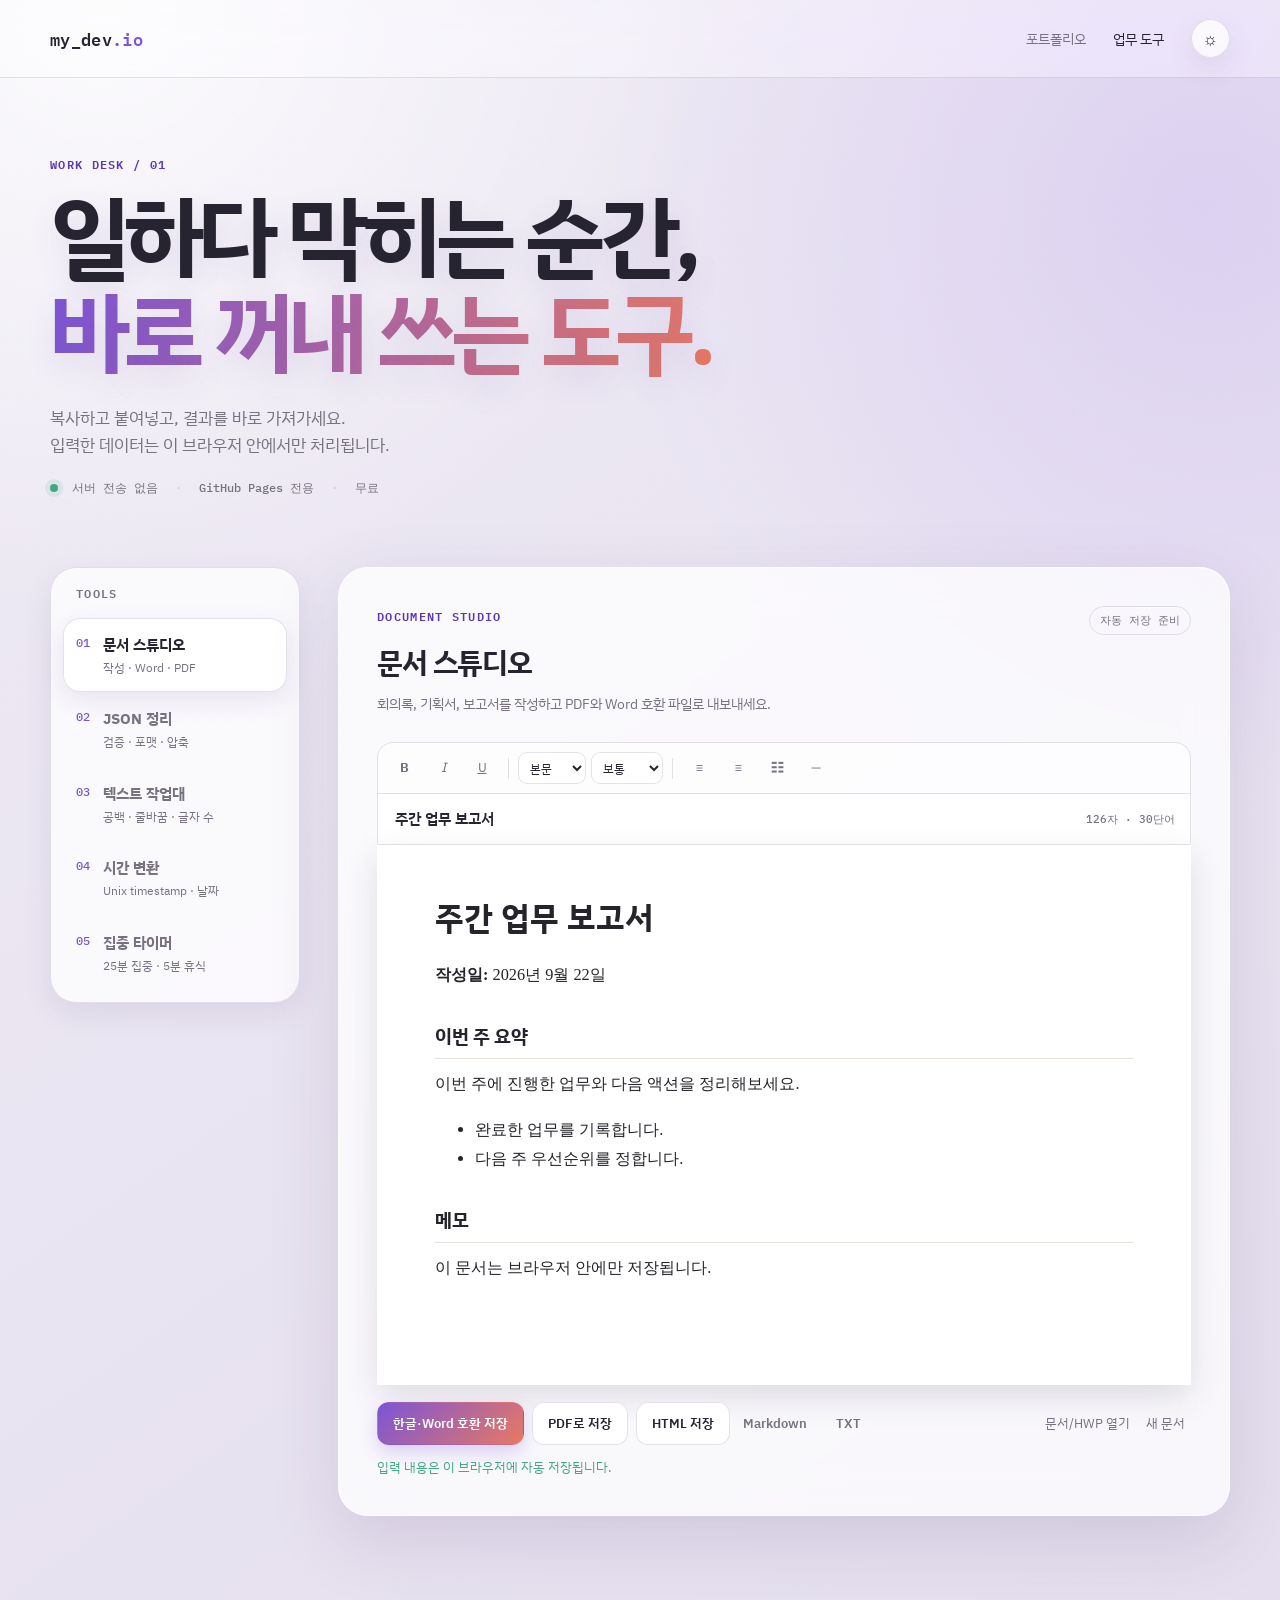
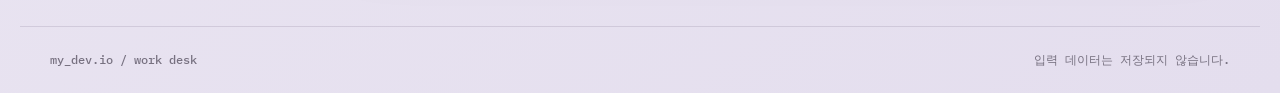
==== tools.html @ ca40e1ad "Add document studio and tools for workplace productivity - Introduced `tools.html` for a non-storage" ====
<!DOCTYPE html>
<html lang="ko">
<head>
<meta charset="UTF-8">
<meta name="viewport" content="width=device-width, initial-scale=1.0">
<title>문서 스튜디오 | my_dev.io</title>
<meta name="description" content="직장인을 위한 빠르고 개인정보를 저장하지 않는 브라우저 업무 도구 모음">
<link rel="preconnect" href="https://fonts.googleapis.com">
<link rel="preconnect" href="https://fonts.gstatic.com" crossorigin>
<link href="https://fonts.googleapis.com/css2?family=IBM+Plex+Sans+KR:wght@400;500;600;700&family=IBM+Plex+Mono:wght@400;500;600&display=swap" rel="stylesheet">
<link rel="stylesheet" href="assets/tools.css">
<script type="importmap">{"imports":{"fs":"data:text/javascript,export default {}"}}</script>
</head>
<body>
<header class="tools-header">
  <div class="header-inner">
    <a class="brand" href="index.html">my_dev<span>.io</span></a>
    <nav aria-label="주요 메뉴">
      <a href="index.html">포트폴리오</a>
      <a class="nav-current" href="tools.html" aria-current="page">업무 도구</a>
      <button class="theme-button" id="theme-toggle" type="button" aria-label="테마 전환">☼</button>
    </nav>
  </div>
</header>

<main class="tools-main">
  <section class="tools-hero">
    <p class="kicker">WORK DESK / 01</p>
    <h1>일하다 막히는 순간,<br><em>바로 꺼내 쓰는 도구.</em></h1>
    <p class="hero-copy">복사하고 붙여넣고, 결과를 바로 가져가세요.<br>입력한 데이터는 이 브라우저 안에서만 처리됩니다.</p>
    <div class="trust-row"><span class="status-dot"></span> 서버 전송 없음 <span class="divider">·</span> GitHub Pages 전용 <span class="divider">·</span> 무료</div>
  </section>

  <section class="tool-layout" aria-label="업무 도구">
    <aside class="tool-nav" aria-label="도구 선택">
      <p class="nav-label">TOOLS</p>
      <button class="tool-tab is-active" data-tool="document" type="button"><span class="tool-index">01</span><span><strong>문서 스튜디오</strong><small>작성 · Word · PDF</small></span></button>
      <button class="tool-tab" data-tool="json" type="button"><span class="tool-index">02</span><span><strong>JSON 정리</strong><small>검증 · 포맷 · 압축</small></span></button>
      <button class="tool-tab" data-tool="text" type="button"><span class="tool-index">03</span><span><strong>텍스트 작업대</strong><small>공백 · 줄바꿈 · 글자 수</small></span></button>
      <button class="tool-tab" data-tool="timestamp" type="button"><span class="tool-index">04</span><span><strong>시간 변환</strong><small>Unix timestamp · 날짜</small></span></button>
      <button class="tool-tab" data-tool="focus" type="button"><span class="tool-index">05</span><span><strong>집중 타이머</strong><small>25분 집중 · 5분 휴식</small></span></button>
    </aside>

    <div class="tool-panels">
      <section class="tool-panel is-active" id="tool-document" data-panel="document">
        <div class="panel-heading"><div><p class="panel-kicker">DOCUMENT STUDIO</p><h2>문서 스튜디오</h2><p>회의록, 기획서, 보고서를 작성하고 PDF와 Word 호환 파일로 내보내세요.</p></div><span class="shortcut" id="save-state">자동 저장 준비</span></div>
        <div class="document-toolbar" role="toolbar" aria-label="문서 서식 도구">
          <button class="format-button" data-command="bold" type="button" title="굵게"><strong>B</strong></button><button class="format-button" data-command="italic" type="button" title="기울임"><em>I</em></button><button class="format-button" data-command="underline" type="button" title="밑줄"><u>U</u></button>
          <span class="toolbar-separator"></span><select id="block-format" aria-label="문단 스타일"><option value="p">본문</option><option value="h1">제목 1</option><option value="h2">제목 2</option><option value="h3">제목 3</option><option value="blockquote">인용</option></select><select id="font-size" aria-label="글자 크기"><option value="3">보통</option><option value="4">큼</option><option value="5">더 크게</option></select>
          <span class="toolbar-separator"></span><button class="format-button" data-command="justifyLeft" type="button" title="왼쪽 정렬">≡</button><button class="format-button" data-command="justifyCenter" type="button" title="가운데 정렬">≡</button><button class="format-button" data-command="insertUnorderedList" type="button" title="목록">☷</button><button class="format-button" data-command="insertHorizontalRule" type="button" title="구분선">―</button>
        </div>
        <div class="document-meta"><input id="document-title" value="주간 업무 보고서" aria-label="문서 제목"><span id="document-stats">0자 · 0단어</span></div>
        <article class="document-paper" id="document-editor" contenteditable="true" spellcheck="true"><h1>주간 업무 보고서</h1><p><strong>작성일:</strong> 2026년 9월 22일</p><h2>이번 주 요약</h2><p>이번 주에 진행한 업무와 다음 액션을 정리해보세요.</p><ul><li>완료한 업무를 기록합니다.</li><li>다음 주 우선순위를 정합니다.</li></ul><h2>메모</h2><p>이 문서는 브라우저 안에만 저장됩니다.</p></article>
        <div class="hwp-viewer-shell" id="hwp-viewer-shell" hidden><div class="hwp-viewer-heading"><strong id="hwp-file-name">HWP 미리보기</strong><button class="mini-button" id="close-hwp" type="button">편집기로 돌아가기</button></div><div id="hwp-viewer" class="hwp-viewer"></div></div>
        <div class="document-actions"><div class="action-row"><button class="primary-button" id="download-doc" type="button">한글·Word 호환 저장</button><button class="secondary-button" id="print-pdf" type="button">PDF로 저장</button><button class="secondary-button" id="download-html" type="button">HTML 저장</button><button class="text-button" id="download-md" type="button">Markdown</button><button class="text-button" id="download-txt" type="button">TXT</button></div><div class="document-tools"><button class="mini-button" id="load-document" type="button">문서/HWP 열기</button><button class="mini-button" id="clear-document" type="button">새 문서</button><input id="file-input" type="file" accept=".hwp,.html,.htm,.txt,.md,.markdown" hidden></div></div>
        <p class="tool-message" id="document-message" role="status">입력 내용은 이 브라우저에 자동 저장됩니다.</p>
      </section>

      <section class="tool-panel" id="tool-json" data-panel="json">
        <div class="panel-heading"><div><p class="panel-kicker">JSON WORKBENCH</p><h2>JSON 정리</h2><p>API 응답이나 설정 파일을 읽기 좋게 정리하고, 문법 오류를 빠르게 찾습니다.</p></div><span class="shortcut">Ctrl + Enter</span></div>
        <textarea id="json-input" class="code-input" spellcheck="false" placeholder='{"name":"my_dev.io","ready":true}'>{"name":"my_dev.io","tools":["json","text","time"],"ready":true}</textarea>
        <div class="action-row"><button class="primary-button" id="json-format" type="button">읽기 좋게 정리</button><button class="secondary-button" id="json-minify" type="button">한 줄로 압축</button><button class="text-button" id="json-copy" type="button">결과 복사</button></div>
        <p class="tool-message" id="json-message" role="status"></p>
        <pre class="code-output" id="json-output" aria-live="polite"></pre>
      </section>

      <section class="tool-panel" id="tool-text" data-panel="text">
        <div class="panel-heading"><div><p class="panel-kicker">TEXT WORKBENCH</p><h2>텍스트 작업대</h2><p>회의록, 메일, 로그에서 불필요한 공백과 빈 줄을 정리합니다.</p></div><span class="shortcut">로컬 처리</span></div>
          <textarea id="text-input" class="text-input" placeholder="텍스트를 붙여넣으세요.">안녕하세요.    회의 일정 공유드립니다.

        - 일정 확인 부탁드립니다.  </textarea>
        <div class="text-stats"><span><strong id="char-count">0</strong> 글자</span><span><strong id="word-count">0</strong> 단어</span><span><strong id="line-count">0</strong> 줄</span></div>
        <div class="action-row"><button class="primary-button" id="text-clean" type="button">공백 정리</button><button class="secondary-button" id="text-lines" type="button">빈 줄 제거</button><button class="text-button" id="text-copy" type="button">결과 복사</button></div>
        <p class="tool-message" id="text-message" role="status"></p>
      </section>

      <section class="tool-panel" id="tool-timestamp" data-panel="timestamp">
        <div class="panel-heading"><div><p class="panel-kicker">TIME CONVERTER</p><h2>시간 변환</h2><p>로그의 Unix timestamp를 날짜로, 회의 시간을 Unix timestamp로 바꿉니다.</p></div><span class="shortcut">KST 기준</span></div>
        <div class="converter-grid"><div class="field-group"><label for="timestamp-input">Unix timestamp</label><input id="timestamp-input" inputmode="numeric" placeholder="예: 1780051200"><button class="secondary-button full-button" id="timestamp-to-date" type="button">날짜로 변환</button></div><div class="field-group"><label for="date-input">날짜와 시간</label><input id="date-input" type="datetime-local"><button class="primary-button full-button" id="date-to-timestamp" type="button">timestamp로 변환</button></div></div>
        <div class="conversion-result" id="timestamp-result" role="status">변환 결과가 여기에 표시됩니다.</div>
      </section>

      <section class="tool-panel" id="tool-focus" data-panel="focus">
        <div class="panel-heading"><div><p class="panel-kicker">FOCUS MODE</p><h2>집중 타이머</h2><p>지금 할 일 하나만 정하고, 짧게 몰입하세요.</p></div><span class="shortcut">Pomodoro</span></div>
        <div class="timer-wrap"><p class="timer-label" id="timer-label">집중할 시간</p><div class="timer-display" id="timer-display">25:00</div><div class="timer-progress"><span id="timer-progress"></span></div><div class="timer-actions"><button class="primary-button" id="timer-start" type="button">시작</button><button class="secondary-button" id="timer-reset" type="button">초기화</button></div><div class="timer-presets"><button class="preset is-active" data-minutes="25" type="button">25분 집중</button><button class="preset" data-minutes="5" type="button">5분 휴식</button><button class="preset" data-minutes="15" type="button">15분 휴식</button></div></div>
      </section>
    </div>
  </section>
</main>
<footer class="tools-footer"><span>my_dev.io / work desk</span><span>입력 데이터는 저장되지 않습니다.</span></footer>
<script src="assets/tools.js"></script>
</body>
</html>
---- assets/tools.css ----
:root{--bg:#eeeaf4;--bg-deep:#e4deee;--surface:rgba(255,255,255,.75);--surface-solid:#fff;--ink:#272431;--muted:#777180;--line:rgba(72,60,92,.14);--accent:#7b55d6;--accent-strong:#5d36b6;--coral:#e87963;--green:#42a884;--shadow:0 24px 70px rgba(81,63,116,.15);--shadow-soft:0 10px 28px rgba(81,63,116,.1);--radius:24px}
:root[data-theme=dark]{--bg:#171422;--bg-deep:#221b31;--surface:rgba(36,29,49,.82);--surface-solid:#29213b;--ink:#f9f5ff;--muted:#b2a8bd;--line:rgba(235,222,255,.14);--accent:#aa8af1;--accent-strong:#c2a9ff;--coral:#f48d7a;--green:#70d6ad;--shadow:0 24px 70px rgba(0,0,0,.3);--shadow-soft:0 10px 28px rgba(0,0,0,.22)}
*{box-sizing:border-box}html{scroll-behavior:smooth}body{margin:0;color:var(--ink);font-family:'IBM Plex Sans KR',sans-serif;line-height:1.6;background:radial-gradient(circle at 8% 0%,rgba(255,255,255,.8),transparent 30%),radial-gradient(circle at 94% 12%,rgba(176,144,240,.24),transparent 31%),linear-gradient(145deg,var(--bg),var(--bg-deep));min-height:100vh}body:before{content:"";position:fixed;inset:0;pointer-events:none;opacity:.22;background-image:radial-gradient(rgba(70,52,102,.16) .6px,transparent .6px);background-size:15px 15px}button,input,textarea,select{font:inherit}button{cursor:pointer}a{color:inherit;text-decoration:none}.tools-header{height:78px;border-bottom:1px solid var(--line);background:rgba(255,255,255,.34);backdrop-filter:blur(24px) saturate(130%);position:sticky;top:0;z-index:5}.header-inner{height:100%;max-width:1240px;margin:auto;padding:0 30px;display:flex;align-items:center;justify-content:space-between}.brand{font:600 1.05rem 'IBM Plex Mono',monospace;letter-spacing:.02em}.brand span{color:var(--accent)}nav{display:flex;align-items:center;gap:27px;color:var(--muted);font-size:.9rem}nav a:hover,nav .nav-current{color:var(--ink)}.theme-button{width:39px;height:39px;border:1px solid var(--line);border-radius:50%;background:var(--surface);box-shadow:var(--shadow-soft);color:var(--ink);font-size:1.08rem}.tools-main{max-width:1240px;margin:auto;padding:76px 30px 110px}.tools-hero{max-width:820px;padding-bottom:70px}.kicker,.panel-kicker,.nav-label{margin:0 0 13px;color:var(--accent-strong);font:600 .74rem 'IBM Plex Mono',monospace;letter-spacing:.11em}.tools-hero h1{margin:0;font-size:clamp(2.8rem,7vw,6.3rem);line-height:1.07;letter-spacing:-.065em;font-weight:700;text-shadow:0 12px 30px rgba(98,68,158,.12)}.tools-hero h1 em{font-style:normal;background:linear-gradient(110deg,var(--accent),var(--coral));-webkit-background-clip:text;background-clip:text;color:transparent}.hero-copy{margin:25px 0 21px;color:var(--muted);font-size:1.08rem}.trust-row{color:var(--muted);font:500 .76rem 'IBM Plex Mono',monospace}.status-dot{display:inline-block;width:8px;height:8px;background:var(--green);border-radius:50%;margin-right:7px;box-shadow:0 0 0 5px rgba(66,168,132,.12)}.divider{padding:0 10px;color:var(--line)}.tool-layout{display:grid;grid-template-columns:250px minmax(0,1fr);gap:38px;align-items:start}.tool-nav{position:sticky;top:105px;padding:13px}.tool-nav:before{content:"";position:absolute;inset:0;background:var(--surface);border:1px solid var(--line);border-radius:26px;box-shadow:var(--shadow-soft);z-index:-1}.nav-label{color:var(--muted);padding:3px 13px;margin-bottom:12px}.tool-tab{width:100%;border:1px solid transparent;border-radius:17px;padding:14px 12px;background:transparent;color:var(--muted);display:flex;gap:13px;text-align:left;transition:transform .2s ease,background .2s ease,box-shadow .2s ease,color .2s ease}.tool-tab:hover{color:var(--ink);transform:translateX(3px)}.tool-tab.is-active{background:var(--surface-solid);color:var(--ink);box-shadow:0 9px 24px rgba(91,57,153,.11);border-color:var(--line)}.tool-index{font:500 .72rem 'IBM Plex Mono',monospace;color:var(--accent);padding-top:2px}.tool-tab strong,.tool-tab small{display:block}.tool-tab strong{font-size:.93rem}.tool-tab small{font-size:.73rem;color:var(--muted);margin-top:2px}.tool-panels{min-width:0}.tool-panel{display:none;background:var(--surface);border:1px solid rgba(255,255,255,.7);border-radius:30px;box-shadow:var(--shadow);padding:38px;backdrop-filter:blur(20px);animation:show .35s ease}.tool-panel.is-active{display:block}@keyframes show{from{opacity:0;transform:translateY(9px) scale(.99)}to{opacity:1;transform:none}}.panel-heading{display:flex;justify-content:space-between;gap:22px;margin-bottom:27px}.panel-heading h2{margin:0 0 7px;font-size:1.8rem;letter-spacing:-.04em}.panel-heading p:not(.panel-kicker){margin:0;color:var(--muted);font-size:.9rem}.shortcut{align-self:flex-start;white-space:nowrap;color:var(--muted);font:500 .69rem 'IBM Plex Mono',monospace;border:1px solid var(--line);border-radius:99px;padding:6px 10px}.document-toolbar{display:flex;align-items:center;gap:5px;flex-wrap:wrap;padding:9px;border:1px solid var(--line);border-radius:16px 16px 0 0;background:color-mix(in srgb,var(--surface-solid) 60%,transparent)}.format-button,.mini-button{min-width:34px;height:32px;border:0;border-radius:9px;background:transparent;color:var(--muted);font-size:.84rem}.format-button:hover,.format-button.is-active,.mini-button:hover{background:color-mix(in srgb,var(--accent) 13%,transparent);color:var(--accent-strong)}.toolbar-separator{height:21px;width:1px;background:var(--line);margin:0 4px}.document-toolbar select{height:32px;border:1px solid var(--line);border-radius:9px;background:var(--surface-solid);color:var(--ink);font-size:.75rem;padding:0 7px;outline:none}.document-meta{display:flex;align-items:center;justify-content:space-between;gap:15px;padding:12px 15px;background:var(--surface-solid);border:1px solid var(--line);border-top:0}.document-meta input{min-width:0;width:60%;border:0;outline:0;background:transparent;color:var(--ink);font-size:.95rem;font-weight:600}.document-meta span{color:var(--muted);font:500 .7rem 'IBM Plex Mono',monospace;white-space:nowrap}.document-paper{min-height:540px;padding:52px 58px;background:#fff;color:#25242a;box-shadow:0 12px 30px rgba(46,36,66,.13);outline:0;font-family:Georgia,'Noto Serif KR',serif;font-size:1.02rem;line-height:1.8}.document-paper h1{font-family:'IBM Plex Sans KR',sans-serif;font-size:2rem;line-height:1.25;margin:0 0 23px}.document-paper h2{font-family:'IBM Plex Sans KR',sans-serif;font-size:1.2rem;margin:29px 0 6px;border-bottom:1px solid #e7e3dc;padding-bottom:5px}.document-paper h3{font-family:'IBM Plex Sans KR',sans-serif}.document-paper p{margin:10px 0}.document-paper blockquote{margin:17px 0;padding:10px 17px;border-left:4px solid var(--accent);background:#f7f3fb;color:#5c526b}.document-paper:focus{box-shadow:0 0 0 3px color-mix(in srgb,var(--accent) 20%,transparent),0 12px 30px rgba(46,36,66,.13)}.document-actions{display:flex;justify-content:space-between;gap:15px;align-items:center;flex-wrap:wrap;margin-top:17px}.document-tools{display:flex;gap:4px}.action-row{display:flex;align-items:center;gap:8px;flex-wrap:wrap}.primary-button,.secondary-button,.text-button{border:1px solid transparent;border-radius:12px;padding:10px 15px;font-weight:600;font-size:.8rem;transition:transform .2s ease,box-shadow .2s ease,background .2s ease}.primary-button{background:linear-gradient(135deg,var(--accent),var(--coral));color:#fff;box-shadow:0 8px 18px rgba(123,85,214,.24)}.primary-button:hover{transform:translateY(-2px);box-shadow:0 12px 24px rgba(123,85,214,.3)}.secondary-button{background:var(--surface-solid);border-color:var(--line);color:var(--ink)}.secondary-button:hover{border-color:var(--accent);color:var(--accent-strong);transform:translateY(-1px)}.text-button{background:transparent;color:var(--muted);padding-left:4px}.text-button:hover{color:var(--accent-strong)}.tool-message{min-height:1.5em;margin:12px 0 0;color:var(--green);font-size:.8rem}.tool-message.error{color:var(--coral)}.code-input,.text-input{width:100%;resize:vertical;min-height:230px;border:1px solid var(--line);border-radius:17px;background:var(--bg);color:var(--ink);padding:17px;font:400 .88rem/1.7 'IBM Plex Mono',monospace;outline:none}.text-input{font-family:'IBM Plex Sans KR',sans-serif;font-size:.95rem}.code-input:focus,.text-input:focus,input:focus,select:focus{border-color:var(--accent);box-shadow:0 0 0 4px color-mix(in srgb,var(--accent) 13%,transparent)}.code-output{margin:20px 0 0;min-height:100px;max-height:270px;overflow:auto;border-radius:17px;background:#272333;color:#f0eafa;padding:18px;font:400 .84rem/1.7 'IBM Plex Mono',monospace;white-space:pre-wrap;word-break:break-word}.text-stats{display:flex;gap:22px;margin-top:10px;color:var(--muted);font-size:.78rem}.text-stats strong{color:var(--ink);font:600 .95rem 'IBM Plex Mono',monospace}.converter-grid{display:grid;grid-template-columns:1fr 1fr;gap:18px}.field-group label{display:block;color:var(--muted);font-size:.8rem;margin-bottom:7px}.field-group input{width:100%;border:1px solid var(--line);border-radius:13px;background:var(--surface-solid);color:var(--ink);padding:11px 12px;outline:none}.full-button{display:block;width:100%;margin-top:12px}.conversion-result{margin-top:24px;padding:20px;border-radius:16px;background:var(--surface-solid);border:1px solid var(--line);box-shadow:var(--shadow-soft);font:500 .9rem 'IBM Plex Mono',monospace;word-break:break-word}.timer-wrap{text-align:center;max-width:460px;margin:35px auto 10px}.timer-label{margin:0;color:var(--muted);font-size:.85rem}.timer-display{margin:4px 0 16px;font:600 clamp(4rem,12vw,7rem)/1 'IBM Plex Mono',monospace;letter-spacing:-.08em}.timer-progress{height:7px;background:var(--bg-deep);border-radius:99px;margin-bottom:20px;overflow:hidden}.timer-progress span{display:block;height:100%;width:0;border-radius:99px;background:linear-gradient(90deg,var(--accent),var(--coral));transition:width .3s linear}.timer-actions{display:flex;justify-content:center;gap:9px}.timer-presets{display:flex;justify-content:center;gap:7px;flex-wrap:wrap;margin-top:27px}.preset{background:transparent;border:1px solid var(--line);border-radius:99px;color:var(--muted);padding:7px 12px;font-size:.75rem}.preset.is-active,.preset:hover{border-color:var(--accent);color:var(--accent-strong);background:color-mix(in srgb,var(--accent) 9%,transparent)}.tools-footer{max-width:1240px;margin:auto;padding:25px 30px;border-top:1px solid var(--line);display:flex;justify-content:space-between;gap:20px;color:var(--muted);font:500 .72rem 'IBM Plex Mono',monospace}
.hwp-viewer-shell{margin-top:18px;border:1px solid var(--line);border-radius:18px;overflow:hidden;background:#e8eaed}.hwp-viewer-heading{display:flex;align-items:center;justify-content:space-between;gap:15px;padding:10px 14px;background:var(--surface-solid);border-bottom:1px solid var(--line);font-size:.82rem}.hwp-viewer{height:680px;overflow:auto}.hwp-viewer>div{min-height:100%;padding:22px}.hwp-viewer-shell[hidden]{display:none}
@media print{body{background:#fff}.tools-header,.tools-hero,.tool-nav,.tools-footer,.document-toolbar,.document-meta,.document-actions,.tool-message,.hwp-viewer-shell{display:none!important}.tools-main{padding:0;max-width:none}.tool-layout{display:block}.tool-panel{display:none!important}.tool-panel[data-panel=document]{display:block!important;border:0;box-shadow:none;padding:0}.document-paper{box-shadow:none;padding:0;min-height:auto}}
@media(max-width:850px){.tools-main{padding-top:48px}.tool-layout{grid-template-columns:1fr;gap:27px}.tool-nav{position:static;display:grid;grid-template-columns:1fr 1fr;gap:7px}.nav-label{grid-column:1/-1;margin-bottom:0}.tool-tab{background:var(--surface);border:1px solid var(--line);padding:12px 10px}.tool-tab.is-active{border-color:var(--accent)}.tool-panel{padding:25px}.panel-heading{display:block}.shortcut{display:inline-block;margin-top:15px}.converter-grid{grid-template-columns:1fr}}
@media(max-width:540px){.header-inner,.tools-main,.tools-footer{padding-left:18px;padding-right:18px}.tools-header{height:68px}nav{gap:12px;font-size:.78rem}.tools-hero h1{font-size:2.8rem}.tool-nav{grid-template-columns:1fr}.tool-tab{min-height:62px}.tools-footer{display:block}.tools-footer span{display:block;margin-bottom:5px}.action-row .text-button{width:100%;text-align:left}.tool-panel{padding:19px;border-radius:23px}.document-paper{padding:30px 23px;min-height:470px}.document-meta{display:block}.document-meta input{width:100%;margin-bottom:7px}.document-actions{display:block}.document-tools{margin-top:7px}.document-toolbar{gap:2px}}
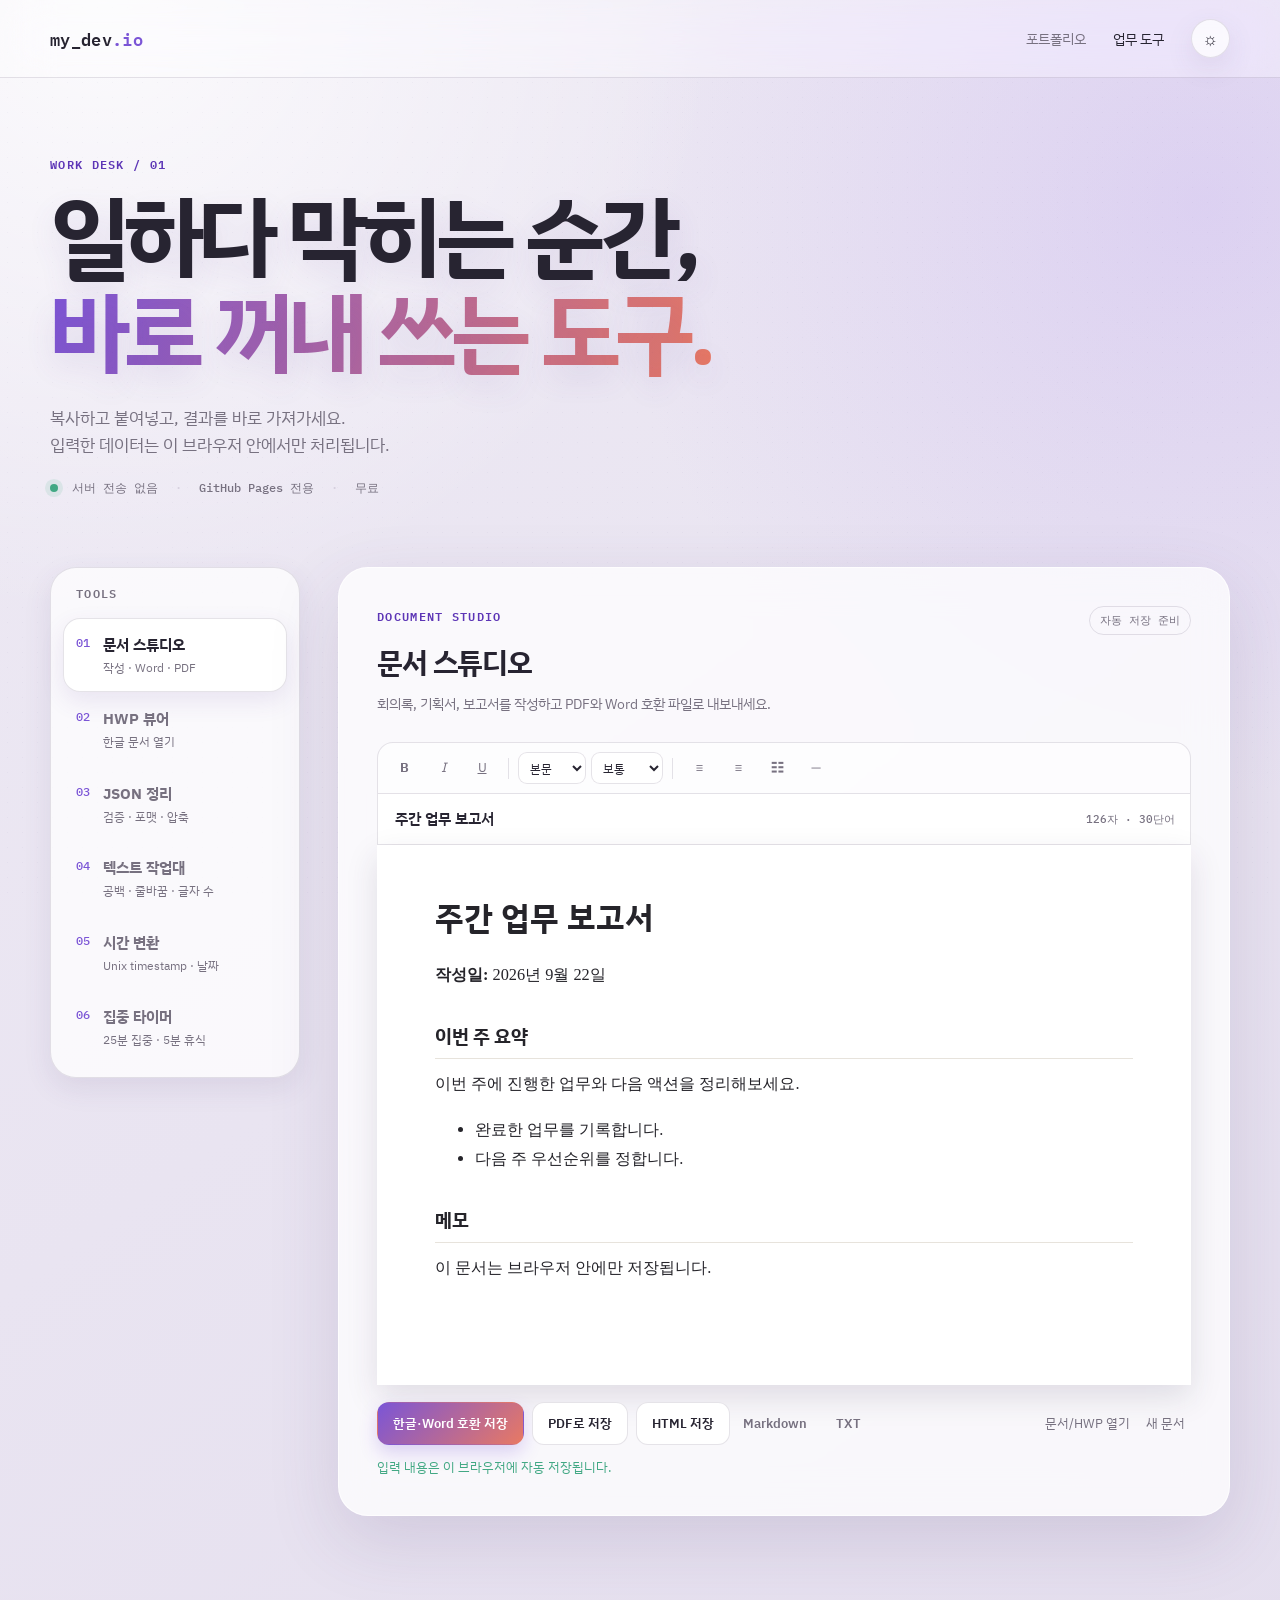
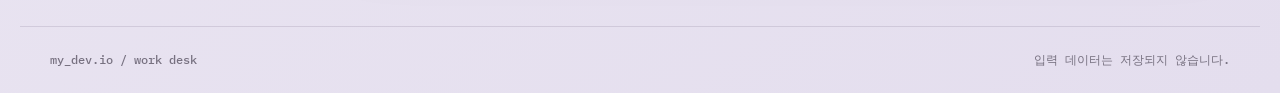
==== commit 95829add: "HWP 뷰어 기능 추가 및 관련 메시지 업데이트" ====
--- a/tools.html
+++ b/tools.html
@@ -35,10 +35,11 @@
     <aside class="tool-nav" aria-label="도구 선택">
       <p class="nav-label">TOOLS</p>
       <button class="tool-tab is-active" data-tool="document" type="button"><span class="tool-index">01</span><span><strong>문서 스튜디오</strong><small>작성 · Word · PDF</small></span></button>
-      <button class="tool-tab" data-tool="json" type="button"><span class="tool-index">02</span><span><strong>JSON 정리</strong><small>검증 · 포맷 · 압축</small></span></button>
-      <button class="tool-tab" data-tool="text" type="button"><span class="tool-index">03</span><span><strong>텍스트 작업대</strong><small>공백 · 줄바꿈 · 글자 수</small></span></button>
-      <button class="tool-tab" data-tool="timestamp" type="button"><span class="tool-index">04</span><span><strong>시간 변환</strong><small>Unix timestamp · 날짜</small></span></button>
-      <button class="tool-tab" data-tool="focus" type="button"><span class="tool-index">05</span><span><strong>집중 타이머</strong><small>25분 집중 · 5분 휴식</small></span></button>
+      <button class="tool-tab" data-tool="hwp" type="button"><span class="tool-index">02</span><span><strong>HWP 뷰어</strong><small>한글 문서 열기</small></span></button>
+      <button class="tool-tab" data-tool="json" type="button"><span class="tool-index">03</span><span><strong>JSON 정리</strong><small>검증 · 포맷 · 압축</small></span></button>
+      <button class="tool-tab" data-tool="text" type="button"><span class="tool-index">04</span><span><strong>텍스트 작업대</strong><small>공백 · 줄바꿈 · 글자 수</small></span></button>
+      <button class="tool-tab" data-tool="timestamp" type="button"><span class="tool-index">05</span><span><strong>시간 변환</strong><small>Unix timestamp · 날짜</small></span></button>
+      <button class="tool-tab" data-tool="focus" type="button"><span class="tool-index">06</span><span><strong>집중 타이머</strong><small>25분 집중 · 5분 휴식</small></span></button>
     </aside>
 
     <div class="tool-panels">
@@ -51,9 +52,15 @@
         </div>
         <div class="document-meta"><input id="document-title" value="주간 업무 보고서" aria-label="문서 제목"><span id="document-stats">0자 · 0단어</span></div>
         <article class="document-paper" id="document-editor" contenteditable="true" spellcheck="true"><h1>주간 업무 보고서</h1><p><strong>작성일:</strong> 2026년 9월 22일</p><h2>이번 주 요약</h2><p>이번 주에 진행한 업무와 다음 액션을 정리해보세요.</p><ul><li>완료한 업무를 기록합니다.</li><li>다음 주 우선순위를 정합니다.</li></ul><h2>메모</h2><p>이 문서는 브라우저 안에만 저장됩니다.</p></article>
-        <div class="hwp-viewer-shell" id="hwp-viewer-shell" hidden><div class="hwp-viewer-heading"><strong id="hwp-file-name">HWP 미리보기</strong><button class="mini-button" id="close-hwp" type="button">편집기로 돌아가기</button></div><div id="hwp-viewer" class="hwp-viewer"></div></div>
         <div class="document-actions"><div class="action-row"><button class="primary-button" id="download-doc" type="button">한글·Word 호환 저장</button><button class="secondary-button" id="print-pdf" type="button">PDF로 저장</button><button class="secondary-button" id="download-html" type="button">HTML 저장</button><button class="text-button" id="download-md" type="button">Markdown</button><button class="text-button" id="download-txt" type="button">TXT</button></div><div class="document-tools"><button class="mini-button" id="load-document" type="button">문서/HWP 열기</button><button class="mini-button" id="clear-document" type="button">새 문서</button><input id="file-input" type="file" accept=".hwp,.html,.htm,.txt,.md,.markdown" hidden></div></div>
         <p class="tool-message" id="document-message" role="status">입력 내용은 이 브라우저에 자동 저장됩니다.</p>
+      </section>
+
+      <section class="tool-panel" id="tool-hwp" data-panel="hwp">
+        <div class="panel-heading"><div><p class="panel-kicker">HWP VIEWER</p><h2>HWP 뷰어</h2><p>한글 문서를 서버에 업로드하지 않고 이 브라우저에서 읽기 전용으로 확인합니다.</p></div><span class="shortcut">HWP 5.0 / 5.1</span></div>
+        <div class="hwp-dropzone"><div class="hwp-drop-icon">한</div><strong>HWP 파일을 선택하세요</strong><p>파일은 외부로 전송되지 않습니다. 현재 HWP 5.0/5.1 문서를 지원합니다.</p><button class="primary-button" id="hwp-load" type="button">HWP 파일 선택</button></div>
+        <div class="hwp-viewer-shell" id="hwp-viewer-shell" hidden><div class="hwp-viewer-heading"><strong id="hwp-file-name">HWP 미리보기</strong><button class="mini-button" id="close-hwp" type="button">파일 닫기</button></div><div id="hwp-viewer" class="hwp-viewer"></div></div>
+        <p class="tool-message" id="hwp-message" role="status">HWP 파일을 선택하면 미리보기가 이곳에 표시됩니다.</p>
       </section>
 
       <section class="tool-panel" id="tool-json" data-panel="json">
--- a/assets/tools.css
+++ b/assets/tools.css
@@ -1,7 +1,7 @@
 :root{--bg:#eeeaf4;--bg-deep:#e4deee;--surface:rgba(255,255,255,.75);--surface-solid:#fff;--ink:#272431;--muted:#777180;--line:rgba(72,60,92,.14);--accent:#7b55d6;--accent-strong:#5d36b6;--coral:#e87963;--green:#42a884;--shadow:0 24px 70px rgba(81,63,116,.15);--shadow-soft:0 10px 28px rgba(81,63,116,.1);--radius:24px}
 :root[data-theme=dark]{--bg:#171422;--bg-deep:#221b31;--surface:rgba(36,29,49,.82);--surface-solid:#29213b;--ink:#f9f5ff;--muted:#b2a8bd;--line:rgba(235,222,255,.14);--accent:#aa8af1;--accent-strong:#c2a9ff;--coral:#f48d7a;--green:#70d6ad;--shadow:0 24px 70px rgba(0,0,0,.3);--shadow-soft:0 10px 28px rgba(0,0,0,.22)}
 *{box-sizing:border-box}html{scroll-behavior:smooth}body{margin:0;color:var(--ink);font-family:'IBM Plex Sans KR',sans-serif;line-height:1.6;background:radial-gradient(circle at 8% 0%,rgba(255,255,255,.8),transparent 30%),radial-gradient(circle at 94% 12%,rgba(176,144,240,.24),transparent 31%),linear-gradient(145deg,var(--bg),var(--bg-deep));min-height:100vh}body:before{content:"";position:fixed;inset:0;pointer-events:none;opacity:.22;background-image:radial-gradient(rgba(70,52,102,.16) .6px,transparent .6px);background-size:15px 15px}button,input,textarea,select{font:inherit}button{cursor:pointer}a{color:inherit;text-decoration:none}.tools-header{height:78px;border-bottom:1px solid var(--line);background:rgba(255,255,255,.34);backdrop-filter:blur(24px) saturate(130%);position:sticky;top:0;z-index:5}.header-inner{height:100%;max-width:1240px;margin:auto;padding:0 30px;display:flex;align-items:center;justify-content:space-between}.brand{font:600 1.05rem 'IBM Plex Mono',monospace;letter-spacing:.02em}.brand span{color:var(--accent)}nav{display:flex;align-items:center;gap:27px;color:var(--muted);font-size:.9rem}nav a:hover,nav .nav-current{color:var(--ink)}.theme-button{width:39px;height:39px;border:1px solid var(--line);border-radius:50%;background:var(--surface);box-shadow:var(--shadow-soft);color:var(--ink);font-size:1.08rem}.tools-main{max-width:1240px;margin:auto;padding:76px 30px 110px}.tools-hero{max-width:820px;padding-bottom:70px}.kicker,.panel-kicker,.nav-label{margin:0 0 13px;color:var(--accent-strong);font:600 .74rem 'IBM Plex Mono',monospace;letter-spacing:.11em}.tools-hero h1{margin:0;font-size:clamp(2.8rem,7vw,6.3rem);line-height:1.07;letter-spacing:-.065em;font-weight:700;text-shadow:0 12px 30px rgba(98,68,158,.12)}.tools-hero h1 em{font-style:normal;background:linear-gradient(110deg,var(--accent),var(--coral));-webkit-background-clip:text;background-clip:text;color:transparent}.hero-copy{margin:25px 0 21px;color:var(--muted);font-size:1.08rem}.trust-row{color:var(--muted);font:500 .76rem 'IBM Plex Mono',monospace}.status-dot{display:inline-block;width:8px;height:8px;background:var(--green);border-radius:50%;margin-right:7px;box-shadow:0 0 0 5px rgba(66,168,132,.12)}.divider{padding:0 10px;color:var(--line)}.tool-layout{display:grid;grid-template-columns:250px minmax(0,1fr);gap:38px;align-items:start}.tool-nav{position:sticky;top:105px;padding:13px}.tool-nav:before{content:"";position:absolute;inset:0;background:var(--surface);border:1px solid var(--line);border-radius:26px;box-shadow:var(--shadow-soft);z-index:-1}.nav-label{color:var(--muted);padding:3px 13px;margin-bottom:12px}.tool-tab{width:100%;border:1px solid transparent;border-radius:17px;padding:14px 12px;background:transparent;color:var(--muted);display:flex;gap:13px;text-align:left;transition:transform .2s ease,background .2s ease,box-shadow .2s ease,color .2s ease}.tool-tab:hover{color:var(--ink);transform:translateX(3px)}.tool-tab.is-active{background:var(--surface-solid);color:var(--ink);box-shadow:0 9px 24px rgba(91,57,153,.11);border-color:var(--line)}.tool-index{font:500 .72rem 'IBM Plex Mono',monospace;color:var(--accent);padding-top:2px}.tool-tab strong,.tool-tab small{display:block}.tool-tab strong{font-size:.93rem}.tool-tab small{font-size:.73rem;color:var(--muted);margin-top:2px}.tool-panels{min-width:0}.tool-panel{display:none;background:var(--surface);border:1px solid rgba(255,255,255,.7);border-radius:30px;box-shadow:var(--shadow);padding:38px;backdrop-filter:blur(20px);animation:show .35s ease}.tool-panel.is-active{display:block}@keyframes show{from{opacity:0;transform:translateY(9px) scale(.99)}to{opacity:1;transform:none}}.panel-heading{display:flex;justify-content:space-between;gap:22px;margin-bottom:27px}.panel-heading h2{margin:0 0 7px;font-size:1.8rem;letter-spacing:-.04em}.panel-heading p:not(.panel-kicker){margin:0;color:var(--muted);font-size:.9rem}.shortcut{align-self:flex-start;white-space:nowrap;color:var(--muted);font:500 .69rem 'IBM Plex Mono',monospace;border:1px solid var(--line);border-radius:99px;padding:6px 10px}.document-toolbar{display:flex;align-items:center;gap:5px;flex-wrap:wrap;padding:9px;border:1px solid var(--line);border-radius:16px 16px 0 0;background:color-mix(in srgb,var(--surface-solid) 60%,transparent)}.format-button,.mini-button{min-width:34px;height:32px;border:0;border-radius:9px;background:transparent;color:var(--muted);font-size:.84rem}.format-button:hover,.format-button.is-active,.mini-button:hover{background:color-mix(in srgb,var(--accent) 13%,transparent);color:var(--accent-strong)}.toolbar-separator{height:21px;width:1px;background:var(--line);margin:0 4px}.document-toolbar select{height:32px;border:1px solid var(--line);border-radius:9px;background:var(--surface-solid);color:var(--ink);font-size:.75rem;padding:0 7px;outline:none}.document-meta{display:flex;align-items:center;justify-content:space-between;gap:15px;padding:12px 15px;background:var(--surface-solid);border:1px solid var(--line);border-top:0}.document-meta input{min-width:0;width:60%;border:0;outline:0;background:transparent;color:var(--ink);font-size:.95rem;font-weight:600}.document-meta span{color:var(--muted);font:500 .7rem 'IBM Plex Mono',monospace;white-space:nowrap}.document-paper{min-height:540px;padding:52px 58px;background:#fff;color:#25242a;box-shadow:0 12px 30px rgba(46,36,66,.13);outline:0;font-family:Georgia,'Noto Serif KR',serif;font-size:1.02rem;line-height:1.8}.document-paper h1{font-family:'IBM Plex Sans KR',sans-serif;font-size:2rem;line-height:1.25;margin:0 0 23px}.document-paper h2{font-family:'IBM Plex Sans KR',sans-serif;font-size:1.2rem;margin:29px 0 6px;border-bottom:1px solid #e7e3dc;padding-bottom:5px}.document-paper h3{font-family:'IBM Plex Sans KR',sans-serif}.document-paper p{margin:10px 0}.document-paper blockquote{margin:17px 0;padding:10px 17px;border-left:4px solid var(--accent);background:#f7f3fb;color:#5c526b}.document-paper:focus{box-shadow:0 0 0 3px color-mix(in srgb,var(--accent) 20%,transparent),0 12px 30px rgba(46,36,66,.13)}.document-actions{display:flex;justify-content:space-between;gap:15px;align-items:center;flex-wrap:wrap;margin-top:17px}.document-tools{display:flex;gap:4px}.action-row{display:flex;align-items:center;gap:8px;flex-wrap:wrap}.primary-button,.secondary-button,.text-button{border:1px solid transparent;border-radius:12px;padding:10px 15px;font-weight:600;font-size:.8rem;transition:transform .2s ease,box-shadow .2s ease,background .2s ease}.primary-button{background:linear-gradient(135deg,var(--accent),var(--coral));color:#fff;box-shadow:0 8px 18px rgba(123,85,214,.24)}.primary-button:hover{transform:translateY(-2px);box-shadow:0 12px 24px rgba(123,85,214,.3)}.secondary-button{background:var(--surface-solid);border-color:var(--line);color:var(--ink)}.secondary-button:hover{border-color:var(--accent);color:var(--accent-strong);transform:translateY(-1px)}.text-button{background:transparent;color:var(--muted);padding-left:4px}.text-button:hover{color:var(--accent-strong)}.tool-message{min-height:1.5em;margin:12px 0 0;color:var(--green);font-size:.8rem}.tool-message.error{color:var(--coral)}.code-input,.text-input{width:100%;resize:vertical;min-height:230px;border:1px solid var(--line);border-radius:17px;background:var(--bg);color:var(--ink);padding:17px;font:400 .88rem/1.7 'IBM Plex Mono',monospace;outline:none}.text-input{font-family:'IBM Plex Sans KR',sans-serif;font-size:.95rem}.code-input:focus,.text-input:focus,input:focus,select:focus{border-color:var(--accent);box-shadow:0 0 0 4px color-mix(in srgb,var(--accent) 13%,transparent)}.code-output{margin:20px 0 0;min-height:100px;max-height:270px;overflow:auto;border-radius:17px;background:#272333;color:#f0eafa;padding:18px;font:400 .84rem/1.7 'IBM Plex Mono',monospace;white-space:pre-wrap;word-break:break-word}.text-stats{display:flex;gap:22px;margin-top:10px;color:var(--muted);font-size:.78rem}.text-stats strong{color:var(--ink);font:600 .95rem 'IBM Plex Mono',monospace}.converter-grid{display:grid;grid-template-columns:1fr 1fr;gap:18px}.field-group label{display:block;color:var(--muted);font-size:.8rem;margin-bottom:7px}.field-group input{width:100%;border:1px solid var(--line);border-radius:13px;background:var(--surface-solid);color:var(--ink);padding:11px 12px;outline:none}.full-button{display:block;width:100%;margin-top:12px}.conversion-result{margin-top:24px;padding:20px;border-radius:16px;background:var(--surface-solid);border:1px solid var(--line);box-shadow:var(--shadow-soft);font:500 .9rem 'IBM Plex Mono',monospace;word-break:break-word}.timer-wrap{text-align:center;max-width:460px;margin:35px auto 10px}.timer-label{margin:0;color:var(--muted);font-size:.85rem}.timer-display{margin:4px 0 16px;font:600 clamp(4rem,12vw,7rem)/1 'IBM Plex Mono',monospace;letter-spacing:-.08em}.timer-progress{height:7px;background:var(--bg-deep);border-radius:99px;margin-bottom:20px;overflow:hidden}.timer-progress span{display:block;height:100%;width:0;border-radius:99px;background:linear-gradient(90deg,var(--accent),var(--coral));transition:width .3s linear}.timer-actions{display:flex;justify-content:center;gap:9px}.timer-presets{display:flex;justify-content:center;gap:7px;flex-wrap:wrap;margin-top:27px}.preset{background:transparent;border:1px solid var(--line);border-radius:99px;color:var(--muted);padding:7px 12px;font-size:.75rem}.preset.is-active,.preset:hover{border-color:var(--accent);color:var(--accent-strong);background:color-mix(in srgb,var(--accent) 9%,transparent)}.tools-footer{max-width:1240px;margin:auto;padding:25px 30px;border-top:1px solid var(--line);display:flex;justify-content:space-between;gap:20px;color:var(--muted);font:500 .72rem 'IBM Plex Mono',monospace}
-.hwp-viewer-shell{margin-top:18px;border:1px solid var(--line);border-radius:18px;overflow:hidden;background:#e8eaed}.hwp-viewer-heading{display:flex;align-items:center;justify-content:space-between;gap:15px;padding:10px 14px;background:var(--surface-solid);border-bottom:1px solid var(--line);font-size:.82rem}.hwp-viewer{height:680px;overflow:auto}.hwp-viewer>div{min-height:100%;padding:22px}.hwp-viewer-shell[hidden]{display:none}
+.hwp-dropzone{display:flex;flex-direction:column;align-items:center;text-align:center;padding:58px 25px;border:1px dashed color-mix(in srgb,var(--accent) 45%,var(--line));border-radius:22px;background:radial-gradient(circle at 50% 0%,color-mix(in srgb,var(--accent) 12%,transparent),transparent 58%),var(--surface-solid)}.hwp-drop-icon{display:grid;place-items:center;width:64px;height:64px;margin-bottom:15px;border-radius:20px;background:linear-gradient(135deg,var(--accent),var(--coral));color:#fff;font-size:1.7rem;font-weight:700;box-shadow:0 12px 24px color-mix(in srgb,var(--accent) 25%,transparent)}.hwp-dropzone strong{font-size:1.05rem}.hwp-dropzone p{margin:6px 0 20px;color:var(--muted);font-size:.82rem}.hwp-viewer-shell{margin-top:18px;border:1px solid var(--line);border-radius:18px;overflow:hidden;background:#e8eaed}.hwp-viewer-heading{display:flex;align-items:center;justify-content:space-between;gap:15px;padding:10px 14px;background:var(--surface-solid);border-bottom:1px solid var(--line);font-size:.82rem}.hwp-viewer{height:680px;overflow:auto}.hwp-viewer>div{min-height:100%;padding:22px}.hwp-viewer-shell[hidden]{display:none}
 @media print{body{background:#fff}.tools-header,.tools-hero,.tool-nav,.tools-footer,.document-toolbar,.document-meta,.document-actions,.tool-message,.hwp-viewer-shell{display:none!important}.tools-main{padding:0;max-width:none}.tool-layout{display:block}.tool-panel{display:none!important}.tool-panel[data-panel=document]{display:block!important;border:0;box-shadow:none;padding:0}.document-paper{box-shadow:none;padding:0;min-height:auto}}
 @media(max-width:850px){.tools-main{padding-top:48px}.tool-layout{grid-template-columns:1fr;gap:27px}.tool-nav{position:static;display:grid;grid-template-columns:1fr 1fr;gap:7px}.nav-label{grid-column:1/-1;margin-bottom:0}.tool-tab{background:var(--surface);border:1px solid var(--line);padding:12px 10px}.tool-tab.is-active{border-color:var(--accent)}.tool-panel{padding:25px}.panel-heading{display:block}.shortcut{display:inline-block;margin-top:15px}.converter-grid{grid-template-columns:1fr}}
 @media(max-width:540px){.header-inner,.tools-main,.tools-footer{padding-left:18px;padding-right:18px}.tools-header{height:68px}nav{gap:12px;font-size:.78rem}.tools-hero h1{font-size:2.8rem}.tool-nav{grid-template-columns:1fr}.tool-tab{min-height:62px}.tools-footer{display:block}.tools-footer span{display:block;margin-bottom:5px}.action-row .text-button{width:100%;text-align:left}.tool-panel{padding:19px;border-radius:23px}.document-paper{padding:30px 23px;min-height:470px}.document-meta{display:block}.document-meta input{width:100%;margin-bottom:7px}.document-actions{display:block}.document-tools{margin-top:7px}.document-toolbar{gap:2px}}
